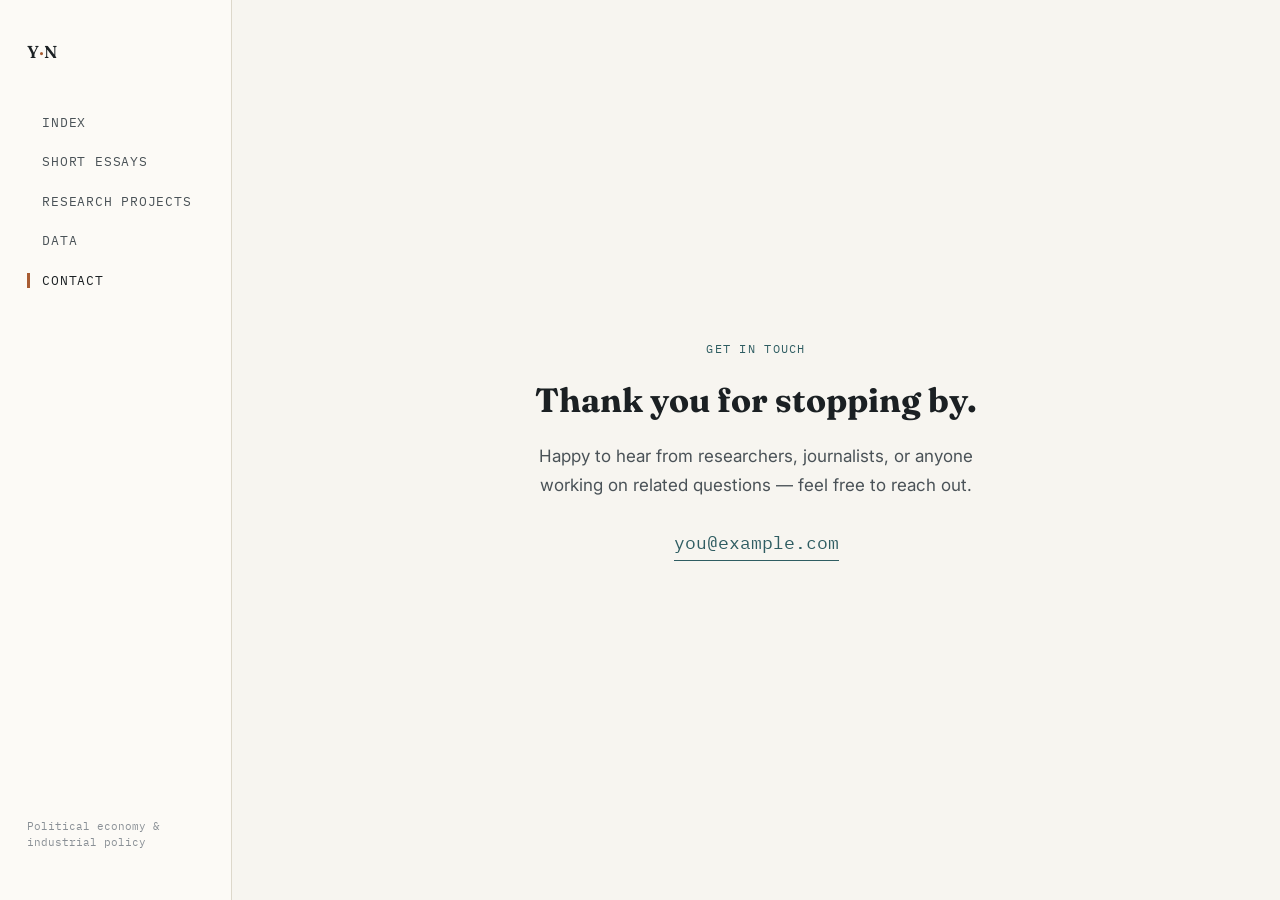
==== contact.html @ 44a04775 "Add files via upload" ====
<!DOCTYPE html>
<html lang="en">
<head>
<meta charset="UTF-8">
<meta name="viewport" content="width=device-width, initial-scale=1.0">
<title>Contact — Your Name</title>
<link rel="preconnect" href="https://fonts.googleapis.com">
<link rel="preconnect" href="https://fonts.gstatic.com" crossorigin>
<link href="https://fonts.googleapis.com/css2?family=Fraunces:opsz,wght@9..144,500;9..144,600&family=Inter:wght@400;500&family=IBM+Plex+Mono:wght@400;500&display=swap" rel="stylesheet">
<link rel="stylesheet" href="style.css">
</head>
<body>

<div class="site-wrap">

  <aside class="rail">
    <div>
      <a href="index.html" class="brand">Y<span>·</span>N</a>
      <nav>
        <ul>
          <li><a href="index.html">Index</a></li>
          <li><a href="essays.html">Short Essays</a></li>
          <li><a href="research.html">Research Projects</a></li>
          <li><a href="data.html">Data</a></li>
          <li><a href="contact.html" class="current">Contact</a></li>
        </ul>
      </nav>
    </div>
    <p class="rail-foot">Political economy &amp;<br>industrial policy</p>
  </aside>

  <div class="content-area">
    <div class="contact-centered">
      <p class="eyebrow">Get in Touch</p>
      <h1 class="thanks">Thank you for stopping by.</h1>
      <p class="note">Happy to hear from researchers, journalists, or anyone working on related questions — feel free to reach out.</p>
      <a class="email-link" href="mailto:you@example.com">you@example.com</a>
    </div>
  </div>

</div>

</body>
</html>
---- style.css ----
/* ============================================================
   Design tokens
   ============================================================ */
:root {
  --paper:       #F7F5F0;
  --paper-raised:#FCFAF6;
  --ink:         #1B2023;
  --ink-soft:    #4A5257;
  --ink-faint:   #8A9096;
  --furnace:     #2F5D62;
  --furnace-dark:#20444A;
  --oxide:       #A85C32;
  --line:        #DDD8CB;

  --display: "Fraunces", "Iowan Old Style", Georgia, serif;
  --body:    "Inter", -apple-system, BlinkMacSystemFont, "Segoe UI", sans-serif;
  --mono:    "IBM Plex Mono", "SFMono-Regular", Consolas, monospace;

  --measure: 42rem;
  --sidebar-width: 232px;
}

* { box-sizing: border-box; }
html { -webkit-text-size-adjust: 100%; }

body {
  margin: 0;
  background: var(--paper);
  color: var(--ink);
  font-family: var(--body);
  font-size: 17px;
  line-height: 1.65;
  -webkit-font-smoothing: antialiased;
}

a {
  color: var(--furnace);
  text-decoration-thickness: 1px;
  text-underline-offset: 2px;
}
a:hover { color: var(--furnace-dark); }
a:focus-visible, button:focus-visible {
  outline: 2px solid var(--oxide);
  outline-offset: 3px;
}

/* ============================================================
   Site shell: fixed vertical rail + content area
   ============================================================ */
.site-wrap {
  display: flex;
  min-height: 100vh;
}

.rail {
  width: var(--sidebar-width);
  flex-shrink: 0;
  border-right: 1px solid var(--line);
  padding: 2.4rem 1.7rem;
  display: flex;
  flex-direction: column;
  justify-content: space-between;
  position: sticky;
  top: 0;
  height: 100vh;
  background: var(--paper-raised);
}

.rail .brand {
  font-family: var(--display);
  font-weight: 600;
  font-size: 1.08rem;
  color: var(--ink);
  text-decoration: none;
  display: block;
  margin-bottom: 2.8rem;
  letter-spacing: -0.01em;
}
.rail .brand span { color: var(--oxide); }

.rail nav ul {
  list-style: none;
  margin: 0;
  padding: 0;
  display: flex;
  flex-direction: column;
  gap: 1.15rem;
}
.rail nav a {
  font-family: var(--mono);
  font-size: 0.8rem;
  letter-spacing: 0.06em;
  text-transform: uppercase;
  color: var(--ink-soft);
  text-decoration: none;
  position: relative;
  padding-left: 0.95rem;
  display: block;
}
.rail nav a::before {
  content: "";
  position: absolute;
  left: 0; top: 0.18rem;
  width: 3px; height: 0.95rem;
  background: transparent;
}
.rail nav a.current { color: var(--ink); }
.rail nav a.current::before { background: var(--oxide); }
.rail nav a:hover { color: var(--furnace); }

.rail .rail-foot {
  font-family: var(--mono);
  font-size: 0.68rem;
  color: var(--ink-faint);
  line-height: 1.5;
}

.content-area { flex: 1; min-width: 0; }

/* ============================================================
   Homepage: split intro / portrait
   ============================================================ */
.home-split {
  display: grid;
  grid-template-columns: 1.15fr 0.85fr;
  gap: 3.5rem;
  align-items: start;
  padding: 4rem 3rem;
}

.eyebrow {
  font-family: var(--mono);
  font-size: 0.72rem;
  letter-spacing: 0.11em;
  text-transform: uppercase;
  color: var(--furnace);
  margin: 0 0 0.9rem;
}

h1.name {
  font-family: var(--display);
  font-optical-sizing: auto;
  font-weight: 600;
  font-size: clamp(2rem, 3.6vw, 2.9rem);
  margin: 0 0 0.6rem;
  letter-spacing: -0.01em;
}

.tagline {
  font-size: 1.03rem;
  color: var(--ink-soft);
  max-width: 32rem;
  margin: 0 0 1.4rem;
}

.bio { color: var(--ink-soft); font-size: 0.98rem; margin-bottom: 2rem; }

h2.rule-title {
  font-family: var(--mono);
  font-size: 0.74rem;
  letter-spacing: 0.13em;
  text-transform: uppercase;
  color: var(--ink-faint);
  margin: 0 0 1.1rem;
  padding-top: 1.6rem;
  border-top: 1px solid var(--line);
}

ul.experience-list { list-style: none; margin: 0; padding: 0; }
.experience-list li {
  display: grid;
  grid-template-columns: 6.4rem 1fr;
  gap: 1rem;
  padding: 0.75rem 0;
  border-bottom: 1px dashed var(--line);
  font-size: 0.93rem;
}
.experience-list li:last-child { border-bottom: none; }
.experience-list .exp-date {
  font-family: var(--mono);
  font-size: 0.72rem;
  color: var(--ink-faint);
  padding-top: 0.2rem;
  white-space: nowrap;
}
.experience-list .exp-role { font-weight: 500; }
.experience-list .exp-org { color: var(--ink-soft); font-size: 0.88rem; }

.portrait-frame {
  aspect-ratio: 4 / 5;
  background: var(--paper-raised);
  border: 1px solid var(--line);
  border-radius: 3px;
  overflow: hidden;
  position: relative;
}
.portrait-frame img { width: 100%; height: 100%; object-fit: cover; display: block; }
.portrait-frame .placeholder {
  position: absolute; inset: 0;
  display: flex; align-items: center; justify-content: center;
  font-family: var(--mono);
  font-size: 0.76rem;
  color: var(--ink-faint);
  text-align: center;
  padding: 1.5rem;
  line-height: 1.6;
}

/* ============================================================
   Listing pages (essays / research)
   ============================================================ */
.page-head { padding: 3.4rem 3rem 1rem; }
.page-head h1 {
  font-family: var(--display);
  font-size: clamp(1.8rem, 3.2vw, 2.3rem);
  margin: 0 0 0.6rem;
}
.page-head .lede { color: var(--ink-soft); max-width: 38rem; margin: 0; }

.list-wrap { padding: 1rem 3rem 4rem; }

ul.entry-list { list-style: none; margin: 0; padding: 0; }
li.entry {
  padding: 1.6rem 0;
  border-bottom: 1px dashed var(--line);
}
li.entry:first-child { padding-top: 0; }
li.entry:last-child { border-bottom: none; }

.entry .tag {
  font-family: var(--mono);
  font-size: 0.72rem;
  color: var(--oxide);
  letter-spacing: 0.04em;
}

.entry h3 {
  font-family: var(--display);
  font-size: 1.22rem;
  font-weight: 600;
  margin: 0.35rem 0 0.5rem;
}
.entry h3 a { color: var(--ink); text-decoration: none; }
.entry h3 a:hover { color: var(--furnace); }

.entry p { margin: 0; color: var(--ink-soft); font-size: 0.95rem; max-width: 40rem; }

.entry .links {
  margin-top: 0.7rem;
  display: flex;
  gap: 1.1rem;
  font-family: var(--mono);
  font-size: 0.78rem;
}
.entry .links a { text-decoration: none; border-bottom: 1px solid var(--line); padding-bottom: 1px; }
.entry .links a:hover { color: var(--furnace); border-color: var(--furnace); }

/* ============================================================
   Dataset table
   ============================================================ */
table.dataset-table { width: 100%; border-collapse: collapse; font-size: 0.94rem; }
table.dataset-table th {
  font-family: var(--mono);
  font-size: 0.72rem;
  letter-spacing: 0.08em;
  text-transform: uppercase;
  color: var(--ink-faint);
  text-align: left;
  padding: 0.5rem 0.8rem 0.7rem 0;
  border-bottom: 1px solid var(--line);
}
table.dataset-table td { padding: 0.9rem 0.8rem 0.9rem 0; border-bottom: 1px dashed var(--line); vertical-align: top; }
table.dataset-table td.note { color: var(--ink-soft); font-size: 0.88rem; }

/* ============================================================
   Prose pages (individual essay / paper detail)
   ============================================================ */
main.prose { max-width: var(--measure); padding: 3rem 3rem 5rem; }
main.prose h1 {
  font-family: var(--display);
  font-size: clamp(1.7rem, 3.4vw, 2.2rem);
  line-height: 1.2;
  margin: 0.4rem 0 0.8rem;
}
main.prose .byline { font-family: var(--mono); font-size: 0.82rem; color: var(--ink-faint); margin-bottom: 2.2rem; }
main.prose p { margin: 0 0 1.3rem; }
main.prose h2 { font-family: var(--display); font-size: 1.3rem; margin: 2.1rem 0 0.9rem; }

.pdf-card {
  display: flex;
  align-items: center;
  flex-wrap: wrap;
  gap: 0.9rem;
  background: var(--paper-raised);
  border: 1px solid var(--line);
  border-radius: 3px;
  padding: 1.1rem 1.3rem;
  margin: 1.6rem 0 2.2rem;
}
.pdf-card a.btn {
  font-family: var(--mono);
  font-size: 0.82rem;
  text-decoration: none;
  border: 1px solid var(--furnace);
  color: var(--furnace);
  padding: 0.5rem 0.9rem;
  border-radius: 3px;
  white-space: nowrap;
}
.pdf-card a.btn:hover { background: var(--furnace); color: var(--paper); }
.pdf-card a.btn.secondary { border-color: var(--ink-faint); color: var(--ink-soft); }
.pdf-card a.btn.secondary:hover { background: var(--ink-soft); color: var(--paper); border-color: var(--ink-soft); }
.pdf-card .meta { font-size: 0.86rem; color: var(--ink-soft); }

/* ============================================================
   Contact — centered thank-you page
   ============================================================ */
.contact-centered {
  display: flex;
  flex-direction: column;
  align-items: center;
  justify-content: center;
  min-height: 100vh;
  text-align: center;
  padding: 2rem;
}
.contact-centered .eyebrow { justify-content: center; }
.contact-centered .thanks {
  font-family: var(--display);
  font-size: clamp(1.6rem, 3vw, 2.1rem);
  margin: 0 0 0.9rem;
}
.contact-centered .note { color: var(--ink-soft); max-width: 28rem; margin: 0 0 1.8rem; }
.contact-centered .email-link {
  font-family: var(--mono);
  font-size: 1.15rem;
  color: var(--furnace);
  text-decoration: none;
  border-bottom: 1px solid var(--furnace);
  padding-bottom: 2px;
}
.contact-centered .email-link:hover { color: var(--furnace-dark); border-color: var(--furnace-dark); }

/* ============================================================
   Responsiveness
   ============================================================ */
@media (prefers-reduced-motion: reduce) { * { scroll-behavior: auto !important; } }

@media (max-width: 860px) {
  .home-split { grid-template-columns: 1fr; padding: 2.4rem 1.5rem; }
  .portrait-frame { max-width: 260px; }
}

@media (max-width: 720px) {
  .site-wrap { flex-direction: column; }
  .rail {
    position: static;
    height: auto;
    width: 100%;
    flex-direction: row;
    align-items: center;
    justify-content: space-between;
    padding: 1.1rem 1.4rem;
    border-right: none;
    border-bottom: 1px solid var(--line);
  }
  .rail .brand { margin-bottom: 0; }
  .rail nav ul { flex-direction: row; flex-wrap: wrap; gap: 1rem; }
  .rail .rail-foot { display: none; }
  .page-head, .list-wrap, main.prose { padding-left: 1.4rem; padding-right: 1.4rem; }
}
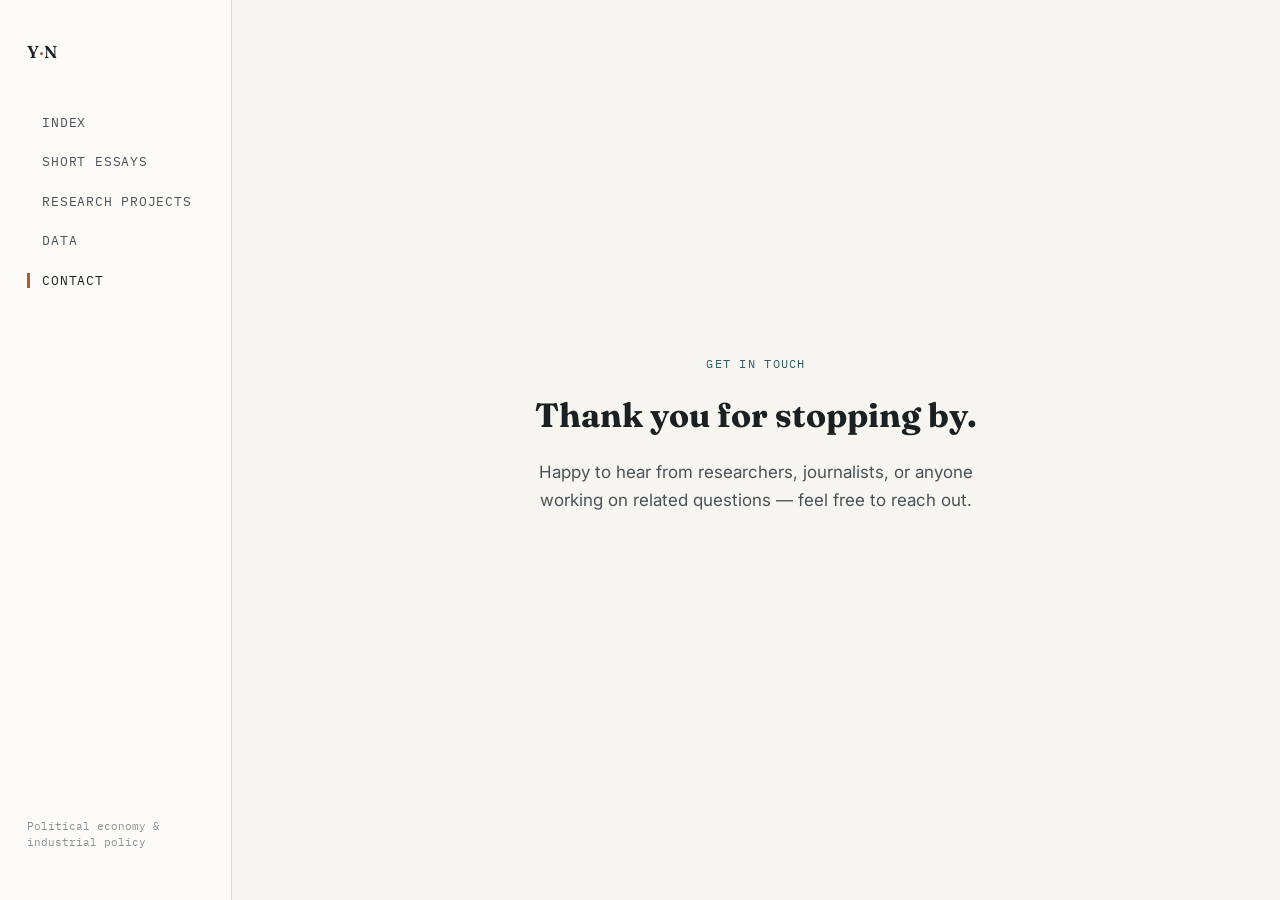
==== commit d69d94eb: "Update contact.html" ====
--- a/contact.html
+++ b/contact.html
@@ -34,7 +34,7 @@
       <p class="eyebrow">Get in Touch</p>
       <h1 class="thanks">Thank you for stopping by.</h1>
       <p class="note">Happy to hear from researchers, journalists, or anyone working on related questions — feel free to reach out.</p>
-      <a class="email-link" href="mailto:you@example.com">you@example.com</a>
+      <a class="email-link" href="mailto:beckyting112@outlook.com"beckyting112@outlook.com</a>
     </div>
   </div>
 
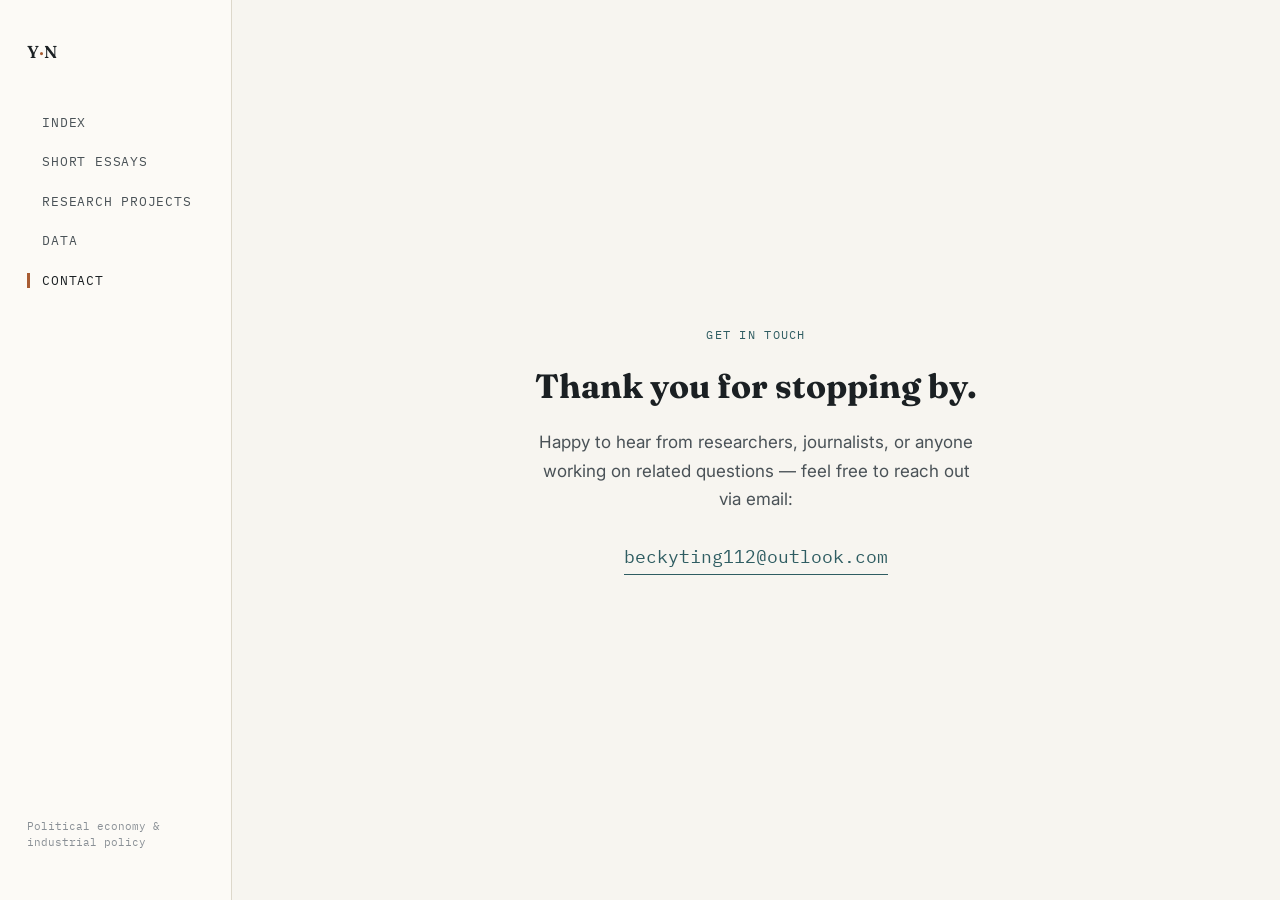
==== commit 02fd4033: "Update contact.html" ====
--- a/contact.html
+++ b/contact.html
@@ -33,8 +33,8 @@
     <div class="contact-centered">
       <p class="eyebrow">Get in Touch</p>
       <h1 class="thanks">Thank you for stopping by.</h1>
-      <p class="note">Happy to hear from researchers, journalists, or anyone working on related questions — feel free to reach out.</p>
-      <a class="email-link" href="mailto:beckyting112@outlook.com"beckyting112@outlook.com</a>
+      <p class="note">Happy to hear from researchers, journalists, or anyone working on related questions — feel free to reach out via email:</p>
+      <a class="email-link" href="mailto:beckyting112@outlook.com">beckyting112@outlook.com</a>
     </div>
   </div>
 
--- a/style.css
+++ b/style.css
@@ -192,7 +192,7 @@
   border: 1px solid var(--line);
   border-radius: 3px;
   overflow: hidden;
-  position: relative;
+  position: sticky;
 }
 .portrait-frame img { width: 100%; height: 100%; object-fit: cover; display: block; }
 .portrait-frame .placeholder {
